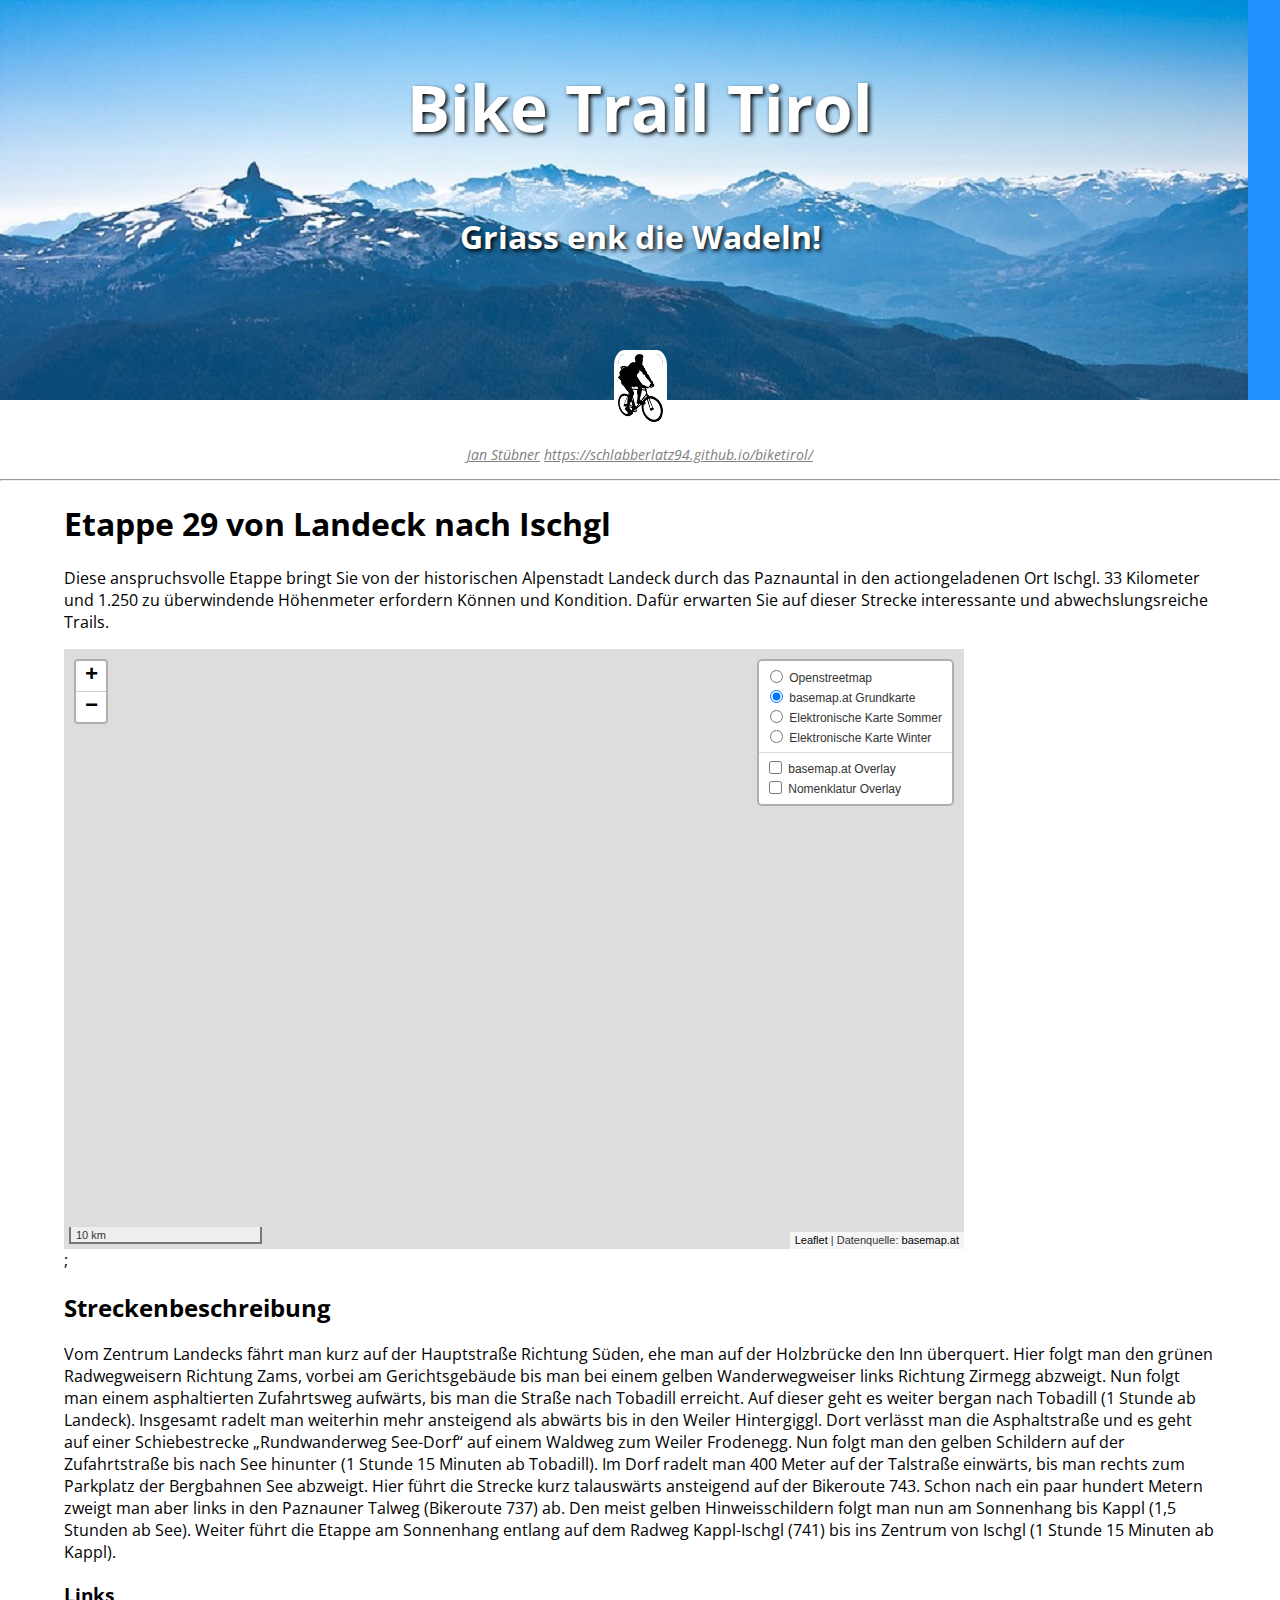
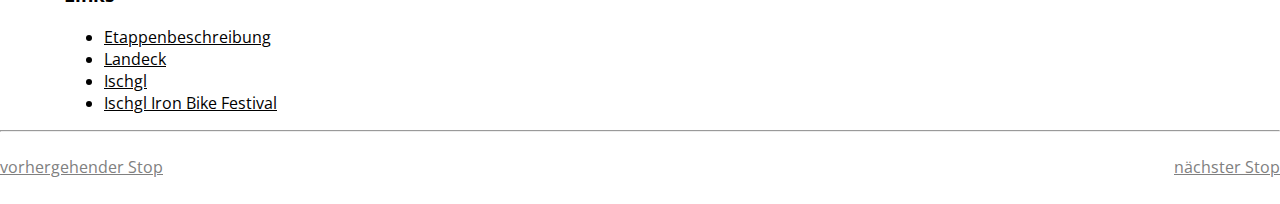
==== biketirol/index.html @ c558e35b "Biketirol" ====
<!DOCTYPE html>
<html lang="de">
<head>
    <meta charset="UTF-8">
    <meta name="viewport" content="width=device-width, initial-scale=1.0">
    <meta http-equiv="X-UA-Compatible" content="ie=edge">
    <title>Bike Trail Tirol - Etappe 29</title>

    <link href="https://fonts.googleapis.com/css?family=Open+Sans" rel="stylesheet">
    
    <link rel="stylesheet" href="../js/leaflet/leaflet.css" />
    <script src="../js/leaflet/leaflet.js"></script>

    <link rel="stylesheet" href="styles.css" />
    <script defer src="biketirol.js"></script>

</head>

<body>
    <div id="header">
        <h2 class="white">Bike Trail Tirol</h2>
        <h3 class="white">Griass enk die Wadeln!</h3>
    </div>

    <div class="author">
        <img src="images/user.png" alt="Ihr Reiseleiter" />
        <p class="gray">
            <a href="mailto:jan.stuebner@student.uibk.ac.at">Jan Stübner</a> 
            <a href="https://schlabberlatz94.github.io/biketirol/index.html">https://schlabberlatz94.github.io/biketirol/</a>
        </p>
    </div>

    <hr />

    
    <div class="article">
        <h1>Etappe 29 von Landeck nach Ischgl</h1>

        <p>Diese anspruchsvolle Etappe bringt Sie von der historischen Alpenstadt Landeck durch das Paznauntal in den actiongeladenen Ort Ischgl. 33 Kilometer und 1.250 zu überwindende Höhenmeter erfordern Können und Kondition. Dafür erwarten Sie auf dieser Strecke interessante und abwechslungsreiche Trails.</p>
 
        <div id="mapdiv" style="width:900px; height:600px;"></div>;

        <h2>Streckenbeschreibung</h2>
        <p>Vom Zentrum Landecks fährt man kurz auf der Hauptstraße Richtung Süden, ehe man auf der Holzbrücke den Inn überquert. Hier folgt man den grünen Radwegweisern Richtung Zams, vorbei am Gerichtsgebäude bis man bei einem gelben Wanderwegweiser links Richtung Zirmegg abzweigt. Nun folgt man einem asphaltierten Zufahrtsweg aufwärts, bis man die Straße nach Tobadill erreicht. Auf dieser geht es weiter bergan nach Tobadill (1 Stunde ab Landeck). Insgesamt radelt man weiterhin mehr ansteigend als abwärts bis in den Weiler Hintergiggl. Dort verlässt man die Asphaltstraße und es geht auf einer Schiebestrecke „Rundwanderweg See-Dorf“ auf einem Waldweg zum Weiler Frodenegg. Nun folgt man den gelben Schildern auf der Zufahrtstraße bis nach See hinunter (1 Stunde 15 Minuten ab Tobadill). Im Dorf radelt man 400 Meter auf der Talstraße einwärts, bis man rechts zum Parkplatz der Bergbahnen See abzweigt. Hier führt die Strecke kurz talauswärts ansteigend auf der Bikeroute 743. Schon nach ein paar hundert Metern zweigt man aber links in den Paznauner Talweg (Bikeroute 737) ab. Den meist gelben Hinweisschildern folgt man nun am Sonnenhang bis Kappl (1,5 Stunden ab See). Weiter führt die Etappe am Sonnenhang entlang auf dem Radweg Kappl-Ischgl (741) bis ins Zentrum von Ischgl (1 Stunde 15 Minuten ab Kappl).</p>

        <h3>Links</h3>
        <ul>
            <li> <a href="https://www.tirol.at/reisefuehrer/sport/radfahren/biketouren/a-bike-trail-tirol-landeck-ischgl">Etappenbeschreibung</a></li>
            <li> <a href="https://www.tirol.at/orte/a-landeck">Landeck</a></li>
			<li> <a href="https://www.tirol.at/orte/a-ischgl">Ischgl</a></li>
			<li> <a href="https://www.tirol.at/reisefuehrer/veranstaltungen/events/e-ischgl-ironbike">Ischgl Iron Bike Festival</a></li>
        </ul>
    </div>

    <hr />
	

    <div id="footer" class="gray">
        <a class="back" href="../28/index.html">
            <i class="fas fa-arrow-alt-circle-left"></i> vorhergehender Stop</a>
        <a class="next" href="../30/index.html">nächster Stop
            <i class="fas fa-arrow-alt-circle-right"></i>
        </a>
    </div>

</body>
</html>
---- js/leaflet/leaflet.css ----
/* required styles */

.leaflet-pane,
.leaflet-tile,
.leaflet-marker-icon,
.leaflet-marker-shadow,
.leaflet-tile-container,
.leaflet-pane > svg,
.leaflet-pane > canvas,
.leaflet-zoom-box,
.leaflet-image-layer,
.leaflet-layer {
	position: absolute;
	left: 0;
	top: 0;
	}
.leaflet-container {
	overflow: hidden;
	}
.leaflet-tile,
.leaflet-marker-icon,
.leaflet-marker-shadow {
	-webkit-user-select: none;
	   -moz-user-select: none;
	        user-select: none;
	  -webkit-user-drag: none;
	}
/* Safari renders non-retina tile on retina better with this, but Chrome is worse */
.leaflet-safari .leaflet-tile {
	image-rendering: -webkit-optimize-contrast;
	}
/* hack that prevents hw layers "stretching" when loading new tiles */
.leaflet-safari .leaflet-tile-container {
	width: 1600px;
	height: 1600px;
	-webkit-transform-origin: 0 0;
	}
.leaflet-marker-icon,
.leaflet-marker-shadow {
	display: block;
	}
/* .leaflet-container svg: reset svg max-width decleration shipped in Joomla! (joomla.org) 3.x */
/* .leaflet-container img: map is broken in FF if you have max-width: 100% on tiles */
.leaflet-container .leaflet-overlay-pane svg,
.leaflet-container .leaflet-marker-pane img,
.leaflet-container .leaflet-shadow-pane img,
.leaflet-container .leaflet-tile-pane img,
.leaflet-container img.leaflet-image-layer {
	max-width: none !important;
	max-height: none !important;
	}

.leaflet-container.leaflet-touch-zoom {
	-ms-touch-action: pan-x pan-y;
	touch-action: pan-x pan-y;
	}
.leaflet-container.leaflet-touch-drag {
	-ms-touch-action: pinch-zoom;
	/* Fallback for FF which doesn't support pinch-zoom */
	touch-action: none;
	touch-action: pinch-zoom;
}
.leaflet-container.leaflet-touch-drag.leaflet-touch-zoom {
	-ms-touch-action: none;
	touch-action: none;
}
.leaflet-container {
	-webkit-tap-highlight-color: transparent;
}
.leaflet-container a {
	-webkit-tap-highlight-color: rgba(51, 181, 229, 0.4);
}
.leaflet-tile {
	filter: inherit;
	visibility: hidden;
	}
.leaflet-tile-loaded {
	visibility: inherit;
	}
.leaflet-zoom-box {
	width: 0;
	height: 0;
	-moz-box-sizing: border-box;
	     box-sizing: border-box;
	z-index: 800;
	}
/* workaround for https://bugzilla.mozilla.org/show_bug.cgi?id=888319 */
.leaflet-overlay-pane svg {
	-moz-user-select: none;
	}

.leaflet-pane         { z-index: 400; }

.leaflet-tile-pane    { z-index: 200; }
.leaflet-overlay-pane { z-index: 400; }
.leaflet-shadow-pane  { z-index: 500; }
.leaflet-marker-pane  { z-index: 600; }
.leaflet-tooltip-pane   { z-index: 650; }
.leaflet-popup-pane   { z-index: 700; }

.leaflet-map-pane canvas { z-index: 100; }
.leaflet-map-pane svg    { z-index: 200; }

.leaflet-vml-shape {
	width: 1px;
	height: 1px;
	}
.lvml {
	behavior: url(#default#VML);
	display: inline-block;
	position: absolute;
	}


/* control positioning */

.leaflet-control {
	position: relative;
	z-index: 800;
	pointer-events: visiblePainted; /* IE 9-10 doesn't have auto */
	pointer-events: auto;
	}
.leaflet-top,
.leaflet-bottom {
	position: absolute;
	z-index: 1000;
	pointer-events: none;
	}
.leaflet-top {
	top: 0;
	}
.leaflet-right {
	right: 0;
	}
.leaflet-bottom {
	bottom: 0;
	}
.leaflet-left {
	left: 0;
	}
.leaflet-control {
	float: left;
	clear: both;
	}
.leaflet-right .leaflet-control {
	float: right;
	}
.leaflet-top .leaflet-control {
	margin-top: 10px;
	}
.leaflet-bottom .leaflet-control {
	margin-bottom: 10px;
	}
.leaflet-left .leaflet-control {
	margin-left: 10px;
	}
.leaflet-right .leaflet-control {
	margin-right: 10px;
	}


/* zoom and fade animations */

.leaflet-fade-anim .leaflet-tile {
	will-change: opacity;
	}
.leaflet-fade-anim .leaflet-popup {
	opacity: 0;
	-webkit-transition: opacity 0.2s linear;
	   -moz-transition: opacity 0.2s linear;
	     -o-transition: opacity 0.2s linear;
	        transition: opacity 0.2s linear;
	}
.leaflet-fade-anim .leaflet-map-pane .leaflet-popup {
	opacity: 1;
	}
.leaflet-zoom-animated {
	-webkit-transform-origin: 0 0;
	    -ms-transform-origin: 0 0;
	        transform-origin: 0 0;
	}
.leaflet-zoom-anim .leaflet-zoom-animated {
	will-change: transform;
	}
.leaflet-zoom-anim .leaflet-zoom-animated {
	-webkit-transition: -webkit-transform 0.25s cubic-bezier(0,0,0.25,1);
	   -moz-transition:    -moz-transform 0.25s cubic-bezier(0,0,0.25,1);
	     -o-transition:      -o-transform 0.25s cubic-bezier(0,0,0.25,1);
	        transition:         transform 0.25s cubic-bezier(0,0,0.25,1);
	}
.leaflet-zoom-anim .leaflet-tile,
.leaflet-pan-anim .leaflet-tile {
	-webkit-transition: none;
	   -moz-transition: none;
	     -o-transition: none;
	        transition: none;
	}

.leaflet-zoom-anim .leaflet-zoom-hide {
	visibility: hidden;
	}


/* cursors */

.leaflet-interactive {
	cursor: pointer;
	}
.leaflet-grab {
	cursor: -webkit-grab;
	cursor:    -moz-grab;
	}
.leaflet-crosshair,
.leaflet-crosshair .leaflet-interactive {
	cursor: crosshair;
	}
.leaflet-popup-pane,
.leaflet-control {
	cursor: auto;
	}
.leaflet-dragging .leaflet-grab,
.leaflet-dragging .leaflet-grab .leaflet-interactive,
.leaflet-dragging .leaflet-marker-draggable {
	cursor: move;
	cursor: -webkit-grabbing;
	cursor:    -moz-grabbing;
	}

/* marker & overlays interactivity */
.leaflet-marker-icon,
.leaflet-marker-shadow,
.leaflet-image-layer,
.leaflet-pane > svg path,
.leaflet-tile-container {
	pointer-events: none;
	}

.leaflet-marker-icon.leaflet-interactive,
.leaflet-image-layer.leaflet-interactive,
.leaflet-pane > svg path.leaflet-interactive {
	pointer-events: visiblePainted; /* IE 9-10 doesn't have auto */
	pointer-events: auto;
	}

/* visual tweaks */

.leaflet-container {
	background: #ddd;
	outline: 0;
	}
.leaflet-container a {
	color: #0078A8;
	}
.leaflet-container a.leaflet-active {
	outline: 2px solid orange;
	}
.leaflet-zoom-box {
	border: 2px dotted #38f;
	background: rgba(255,255,255,0.5);
	}


/* general typography */
.leaflet-container {
	font: 12px/1.5 "Helvetica Neue", Arial, Helvetica, sans-serif;
	}


/* general toolbar styles */

.leaflet-bar {
	box-shadow: 0 1px 5px rgba(0,0,0,0.65);
	border-radius: 4px;
	}
.leaflet-bar a,
.leaflet-bar a:hover {
	background-color: #fff;
	border-bottom: 1px solid #ccc;
	width: 26px;
	height: 26px;
	line-height: 26px;
	display: block;
	text-align: center;
	text-decoration: none;
	color: black;
	}
.leaflet-bar a,
.leaflet-control-layers-toggle {
	background-position: 50% 50%;
	background-repeat: no-repeat;
	display: block;
	}
.leaflet-bar a:hover {
	background-color: #f4f4f4;
	}
.leaflet-bar a:first-child {
	border-top-left-radius: 4px;
	border-top-right-radius: 4px;
	}
.leaflet-bar a:last-child {
	border-bottom-left-radius: 4px;
	border-bottom-right-radius: 4px;
	border-bottom: none;
	}
.leaflet-bar a.leaflet-disabled {
	cursor: default;
	background-color: #f4f4f4;
	color: #bbb;
	}

.leaflet-touch .leaflet-bar a {
	width: 30px;
	height: 30px;
	line-height: 30px;
	}
.leaflet-touch .leaflet-bar a:first-child {
	border-top-left-radius: 2px;
	border-top-right-radius: 2px;
	}
.leaflet-touch .leaflet-bar a:last-child {
	border-bottom-left-radius: 2px;
	border-bottom-right-radius: 2px;
	}

/* zoom control */

.leaflet-control-zoom-in,
.leaflet-control-zoom-out {
	font: bold 18px 'Lucida Console', Monaco, monospace;
	text-indent: 1px;
	}

.leaflet-touch .leaflet-control-zoom-in, .leaflet-touch .leaflet-control-zoom-out  {
	font-size: 22px;
	}


/* layers control */

.leaflet-control-layers {
	box-shadow: 0 1px 5px rgba(0,0,0,0.4);
	background: #fff;
	border-radius: 5px;
	}
.leaflet-control-layers-toggle {
	background-image: url(images/layers.png);
	width: 36px;
	height: 36px;
	}
.leaflet-retina .leaflet-control-layers-toggle {
	background-image: url(images/layers-2x.png);
	background-size: 26px 26px;
	}
.leaflet-touch .leaflet-control-layers-toggle {
	width: 44px;
	height: 44px;
	}
.leaflet-control-layers .leaflet-control-layers-list,
.leaflet-control-layers-expanded .leaflet-control-layers-toggle {
	display: none;
	}
.leaflet-control-layers-expanded .leaflet-control-layers-list {
	display: block;
	position: relative;
	}
.leaflet-control-layers-expanded {
	padding: 6px 10px 6px 6px;
	color: #333;
	background: #fff;
	}
.leaflet-control-layers-scrollbar {
	overflow-y: scroll;
	overflow-x: hidden;
	padding-right: 5px;
	}
.leaflet-control-layers-selector {
	margin-top: 2px;
	position: relative;
	top: 1px;
	}
.leaflet-control-layers label {
	display: block;
	}
.leaflet-control-layers-separator {
	height: 0;
	border-top: 1px solid #ddd;
	margin: 5px -10px 5px -6px;
	}

/* Default icon URLs */
.leaflet-default-icon-path {
	background-image: url(images/marker-icon.png);
	}


/* attribution and scale controls */

.leaflet-container .leaflet-control-attribution {
	background: #fff;
	background: rgba(255, 255, 255, 0.7);
	margin: 0;
	}
.leaflet-control-attribution,
.leaflet-control-scale-line {
	padding: 0 5px;
	color: #333;
	}
.leaflet-control-attribution a {
	text-decoration: none;
	}
.leaflet-control-attribution a:hover {
	text-decoration: underline;
	}
.leaflet-container .leaflet-control-attribution,
.leaflet-container .leaflet-control-scale {
	font-size: 11px;
	}
.leaflet-left .leaflet-control-scale {
	margin-left: 5px;
	}
.leaflet-bottom .leaflet-control-scale {
	margin-bottom: 5px;
	}
.leaflet-control-scale-line {
	border: 2px solid #777;
	border-top: none;
	line-height: 1.1;
	padding: 2px 5px 1px;
	font-size: 11px;
	white-space: nowrap;
	overflow: hidden;
	-moz-box-sizing: border-box;
	     box-sizing: border-box;

	background: #fff;
	background: rgba(255, 255, 255, 0.5);
	}
.leaflet-control-scale-line:not(:first-child) {
	border-top: 2px solid #777;
	border-bottom: none;
	margin-top: -2px;
	}
.leaflet-control-scale-line:not(:first-child):not(:last-child) {
	border-bottom: 2px solid #777;
	}

.leaflet-touch .leaflet-control-attribution,
.leaflet-touch .leaflet-control-layers,
.leaflet-touch .leaflet-bar {
	box-shadow: none;
	}
.leaflet-touch .leaflet-control-layers,
.leaflet-touch .leaflet-bar {
	border: 2px solid rgba(0,0,0,0.2);
	background-clip: padding-box;
	}


/* popup */

.leaflet-popup {
	position: absolute;
	text-align: center;
	margin-bottom: 20px;
	}
.leaflet-popup-content-wrapper {
	padding: 1px;
	text-align: left;
	border-radius: 12px;
	}
.leaflet-popup-content {
	margin: 13px 19px;
	line-height: 1.4;
	}
.leaflet-popup-content p {
	margin: 18px 0;
	}
.leaflet-popup-tip-container {
	width: 40px;
	height: 20px;
	position: absolute;
	left: 50%;
	margin-left: -20px;
	overflow: hidden;
	pointer-events: none;
	}
.leaflet-popup-tip {
	width: 17px;
	height: 17px;
	padding: 1px;

	margin: -10px auto 0;

	-webkit-transform: rotate(45deg);
	   -moz-transform: rotate(45deg);
	    -ms-transform: rotate(45deg);
	     -o-transform: rotate(45deg);
	        transform: rotate(45deg);
	}
.leaflet-popup-content-wrapper,
.leaflet-popup-tip {
	background: white;
	color: #333;
	box-shadow: 0 3px 14px rgba(0,0,0,0.4);
	}
.leaflet-container a.leaflet-popup-close-button {
	position: absolute;
	top: 0;
	right: 0;
	padding: 4px 4px 0 0;
	border: none;
	text-align: center;
	width: 18px;
	height: 14px;
	font: 16px/14px Tahoma, Verdana, sans-serif;
	color: #c3c3c3;
	text-decoration: none;
	font-weight: bold;
	background: transparent;
	}
.leaflet-container a.leaflet-popup-close-button:hover {
	color: #999;
	}
.leaflet-popup-scrolled {
	overflow: auto;
	border-bottom: 1px solid #ddd;
	border-top: 1px solid #ddd;
	}

.leaflet-oldie .leaflet-popup-content-wrapper {
	zoom: 1;
	}
.leaflet-oldie .leaflet-popup-tip {
	width: 24px;
	margin: 0 auto;

	-ms-filter: "progid:DXImageTransform.Microsoft.Matrix(M11=0.70710678, M12=0.70710678, M21=-0.70710678, M22=0.70710678)";
	filter: progid:DXImageTransform.Microsoft.Matrix(M11=0.70710678, M12=0.70710678, M21=-0.70710678, M22=0.70710678);
	}
.leaflet-oldie .leaflet-popup-tip-container {
	margin-top: -1px;
	}

.leaflet-oldie .leaflet-control-zoom,
.leaflet-oldie .leaflet-control-layers,
.leaflet-oldie .leaflet-popup-content-wrapper,
.leaflet-oldie .leaflet-popup-tip {
	border: 1px solid #999;
	}


/* div icon */

.leaflet-div-icon {
	background: #fff;
	border: 1px solid #666;
	}


/* Tooltip */
/* Base styles for the element that has a tooltip */
.leaflet-tooltip {
	position: absolute;
	padding: 6px;
	background-color: #fff;
	border: 1px solid #fff;
	border-radius: 3px;
	color: #222;
	white-space: nowrap;
	-webkit-user-select: none;
	-moz-user-select: none;
	-ms-user-select: none;
	user-select: none;
	pointer-events: none;
	box-shadow: 0 1px 3px rgba(0,0,0,0.4);
	}
.leaflet-tooltip.leaflet-clickable {
	cursor: pointer;
	pointer-events: auto;
	}
.leaflet-tooltip-top:before,
.leaflet-tooltip-bottom:before,
.leaflet-tooltip-left:before,
.leaflet-tooltip-right:before {
	position: absolute;
	pointer-events: none;
	border: 6px solid transparent;
	background: transparent;
	content: "";
	}

/* Directions */

.leaflet-tooltip-bottom {
	margin-top: 6px;
}
.leaflet-tooltip-top {
	margin-top: -6px;
}
.leaflet-tooltip-bottom:before,
.leaflet-tooltip-top:before {
	left: 50%;
	margin-left: -6px;
	}
.leaflet-tooltip-top:before {
	bottom: 0;
	margin-bottom: -12px;
	border-top-color: #fff;
	}
.leaflet-tooltip-bottom:before {
	top: 0;
	margin-top: -12px;
	margin-left: -6px;
	border-bottom-color: #fff;
	}
.leaflet-tooltip-left {
	margin-left: -6px;
}
.leaflet-tooltip-right {
	margin-left: 6px;
}
.leaflet-tooltip-left:before,
.leaflet-tooltip-right:before {
	top: 50%;
	margin-top: -6px;
	}
.leaflet-tooltip-left:before {
	right: 0;
	margin-right: -12px;
	border-left-color: #fff;
	}
.leaflet-tooltip-right:before {
	left: 0;
	margin-left: -12px;
	border-right-color: #fff;
	}
---- biketirol/styles.css ----
/*
*
* CSS styles for the Bike Trail Tirol project
*
*/

body {
    max-width: 1280px;
    margin: auto;
    font-family: "Open Sans"; /* Source: https://fonts.google.com/specimen/Open+Sans */
}

#header {
    text-align: center;
    background-color: dodgerblue;
    background-image: url('images/header.jpg');
    background-repeat: no-repeat;
    height: 400px;

}
#header h2 {
    font-size: 4em;
    padding: 1em 0;
    margin: 0;
    text-shadow: 2px 2px 4px #000000;
}
#header h3 {
    font-size: 2em;
    margin: 0;        
    text-shadow: 2px 2px 4px #000000;
}

.author {
    text-align: center;
}
.author img {
    border: 4px solid white;
    margin-top: -50px;
    border-radius: 20%;
}
.author p {
    font-size: 0.9em;
    font-style: italic;
}

.article {
    width: 90%;
    margin: auto;
}

#map {
    width: 100%;
    height: 760px;
    border: 1px solid gray;
}

#footer {
    width: 100%;
    padding: 1em 0 3em 0;
}
#footer .back {
    float: left;
}
#footer .next {
    float: right;
}

a:link, a:visited {
    color: black;
}
.gray, .gray a:link, .gray a:visited {
    color: gray;
}
.white, .white a:link, .white a:visited {
    color: white;
}
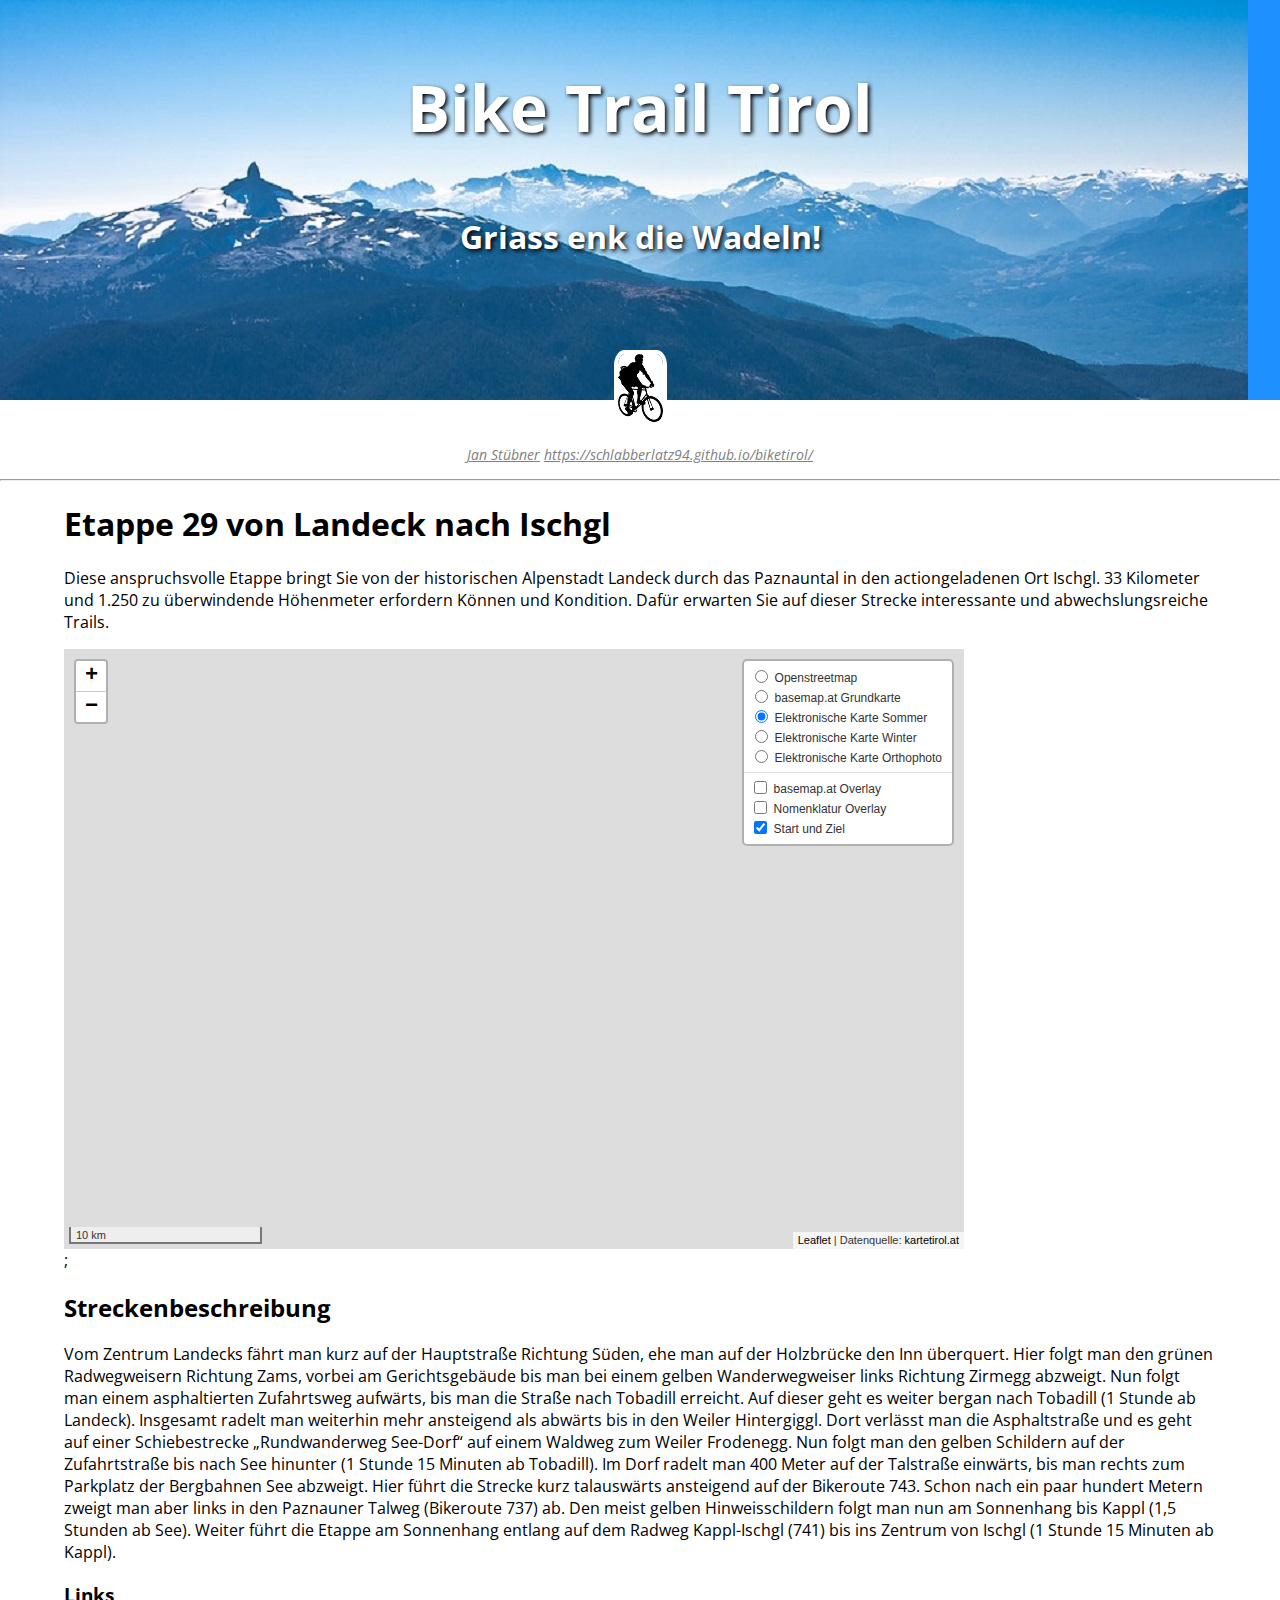
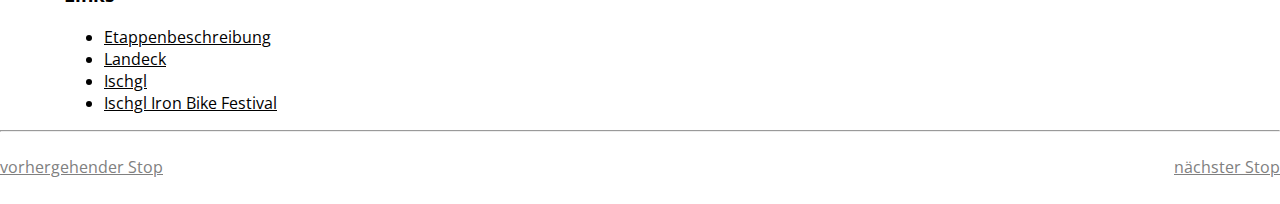
==== commit 53b43e23: "Landeck - Ischgl" ====
--- a/biketirol/index.html
+++ b/biketirol/index.html
@@ -13,6 +13,7 @@
 
     <link rel="stylesheet" href="styles.css" />
     <script defer src="biketirol.js"></script>
+	<script src="data/etappe29.geojson.js"></script>
 
 </head>
 
@@ -38,7 +39,7 @@
 
         <p>Diese anspruchsvolle Etappe bringt Sie von der historischen Alpenstadt Landeck durch das Paznauntal in den actiongeladenen Ort Ischgl. 33 Kilometer und 1.250 zu überwindende Höhenmeter erfordern Können und Kondition. Dafür erwarten Sie auf dieser Strecke interessante und abwechslungsreiche Trails.</p>
  
-        <div id="mapdiv" style="width:900px; height:600px;"></div>;
+        <div id="mapdiv" style="width:900px; height:600px"></div>;
 
         <h2>Streckenbeschreibung</h2>
         <p>Vom Zentrum Landecks fährt man kurz auf der Hauptstraße Richtung Süden, ehe man auf der Holzbrücke den Inn überquert. Hier folgt man den grünen Radwegweisern Richtung Zams, vorbei am Gerichtsgebäude bis man bei einem gelben Wanderwegweiser links Richtung Zirmegg abzweigt. Nun folgt man einem asphaltierten Zufahrtsweg aufwärts, bis man die Straße nach Tobadill erreicht. Auf dieser geht es weiter bergan nach Tobadill (1 Stunde ab Landeck). Insgesamt radelt man weiterhin mehr ansteigend als abwärts bis in den Weiler Hintergiggl. Dort verlässt man die Asphaltstraße und es geht auf einer Schiebestrecke „Rundwanderweg See-Dorf“ auf einem Waldweg zum Weiler Frodenegg. Nun folgt man den gelben Schildern auf der Zufahrtstraße bis nach See hinunter (1 Stunde 15 Minuten ab Tobadill). Im Dorf radelt man 400 Meter auf der Talstraße einwärts, bis man rechts zum Parkplatz der Bergbahnen See abzweigt. Hier führt die Strecke kurz talauswärts ansteigend auf der Bikeroute 743. Schon nach ein paar hundert Metern zweigt man aber links in den Paznauner Talweg (Bikeroute 737) ab. Den meist gelben Hinweisschildern folgt man nun am Sonnenhang bis Kappl (1,5 Stunden ab See). Weiter führt die Etappe am Sonnenhang entlang auf dem Radweg Kappl-Ischgl (741) bis ins Zentrum von Ischgl (1 Stunde 15 Minuten ab Kappl).</p>
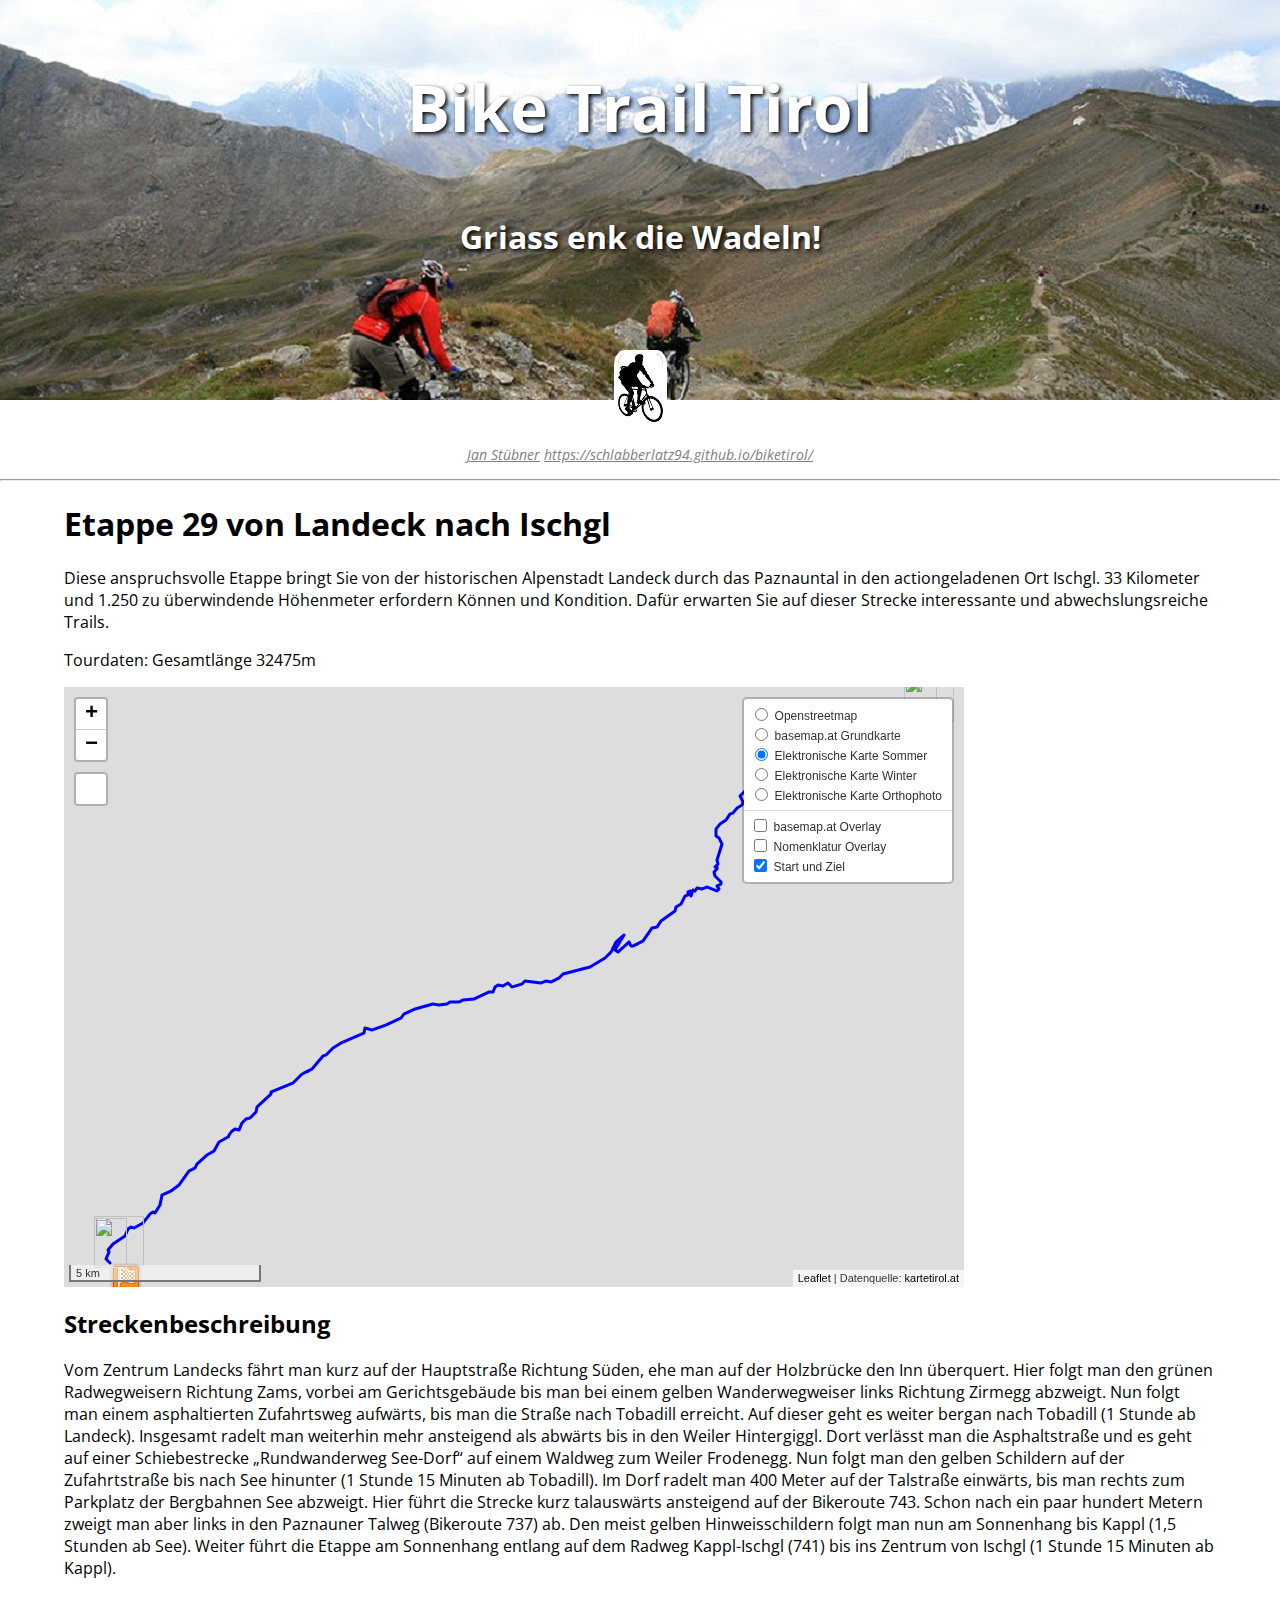
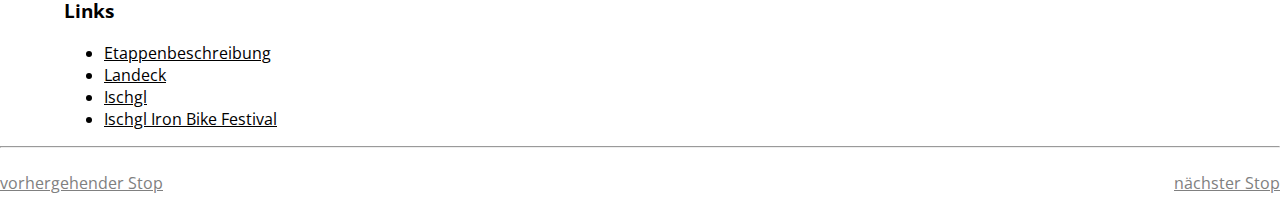
==== commit dccb180b: "16_5" ====
--- a/biketirol/index.html
+++ b/biketirol/index.html
@@ -12,8 +12,14 @@
     <script src="../js/leaflet/leaflet.js"></script>
 
     <link rel="stylesheet" href="styles.css" />
+    
+     <!--<script src="data/etappe29.geojson.js"></script>-->
+
+    <link rel="stylesheet" href="../js/leaflet.fullscreen/leaflet.fullscreen.css" />
+    <script src="../js/leaflet.fullscreen/Leaflet.fullscreen.js"></script>
+
+    <script src="../js/leaflet.gpx/gpx.js"></script>
     <script defer src="biketirol.js"></script>
-	<script src="data/etappe29.geojson.js"></script>
 
 </head>
 
@@ -39,7 +45,9 @@
 
         <p>Diese anspruchsvolle Etappe bringt Sie von der historischen Alpenstadt Landeck durch das Paznauntal in den actiongeladenen Ort Ischgl. 33 Kilometer und 1.250 zu überwindende Höhenmeter erfordern Können und Kondition. Dafür erwarten Sie auf dieser Strecke interessante und abwechslungsreiche Trails.</p>
  
-        <div id="mapdiv" style="width:900px; height:600px"></div>;
+        <p>Tourdaten: Gesamtlänge <span id="laenge"></span>m</p>
+
+        <div id="mapdiv" style="width:900px; height:600px"></div>
 
         <h2>Streckenbeschreibung</h2>
         <p>Vom Zentrum Landecks fährt man kurz auf der Hauptstraße Richtung Süden, ehe man auf der Holzbrücke den Inn überquert. Hier folgt man den grünen Radwegweisern Richtung Zams, vorbei am Gerichtsgebäude bis man bei einem gelben Wanderwegweiser links Richtung Zirmegg abzweigt. Nun folgt man einem asphaltierten Zufahrtsweg aufwärts, bis man die Straße nach Tobadill erreicht. Auf dieser geht es weiter bergan nach Tobadill (1 Stunde ab Landeck). Insgesamt radelt man weiterhin mehr ansteigend als abwärts bis in den Weiler Hintergiggl. Dort verlässt man die Asphaltstraße und es geht auf einer Schiebestrecke „Rundwanderweg See-Dorf“ auf einem Waldweg zum Weiler Frodenegg. Nun folgt man den gelben Schildern auf der Zufahrtstraße bis nach See hinunter (1 Stunde 15 Minuten ab Tobadill). Im Dorf radelt man 400 Meter auf der Talstraße einwärts, bis man rechts zum Parkplatz der Bergbahnen See abzweigt. Hier führt die Strecke kurz talauswärts ansteigend auf der Bikeroute 743. Schon nach ein paar hundert Metern zweigt man aber links in den Paznauner Talweg (Bikeroute 737) ab. Den meist gelben Hinweisschildern folgt man nun am Sonnenhang bis Kappl (1,5 Stunden ab See). Weiter führt die Etappe am Sonnenhang entlang auf dem Radweg Kappl-Ischgl (741) bis ins Zentrum von Ischgl (1 Stunde 15 Minuten ab Kappl).</p>
--- a/js/leaflet.fullscreen/leaflet.fullscreen.css
+++ b/js/leaflet.fullscreen/leaflet.fullscreen.css
@@ -0,0 +1,40 @@
+.leaflet-control-fullscreen a {
+  background:#fff url(fullscreen.png) no-repeat 0 0;
+  background-size:26px 52px;
+  }
+  .leaflet-touch .leaflet-control-fullscreen a {
+    background-position: 2px 2px;
+    }
+  .leaflet-fullscreen-on .leaflet-control-fullscreen a {
+    background-position:0 -26px;
+    }
+  .leaflet-touch.leaflet-fullscreen-on .leaflet-control-fullscreen a {
+    background-position: 2px -24px;
+    }
+
+/* Do not combine these two rules; IE will break. */
+.leaflet-container:-webkit-full-screen {
+  width:100%!important;
+  height:100%!important;
+  }
+.leaflet-container.leaflet-fullscreen-on {
+  width:100%!important;
+  height:100%!important;
+  }
+
+.leaflet-pseudo-fullscreen {
+  position:fixed!important;
+  width:100%!important;
+  height:100%!important;
+  top:0!important;
+  left:0!important;
+  z-index:99999;
+  }
+
+@media
+  (-webkit-min-device-pixel-ratio:2),
+  (min-resolution:192dpi) {
+    .leaflet-control-fullscreen a {
+      background-image:url(fullscreen@2x.png);
+    }
+  }
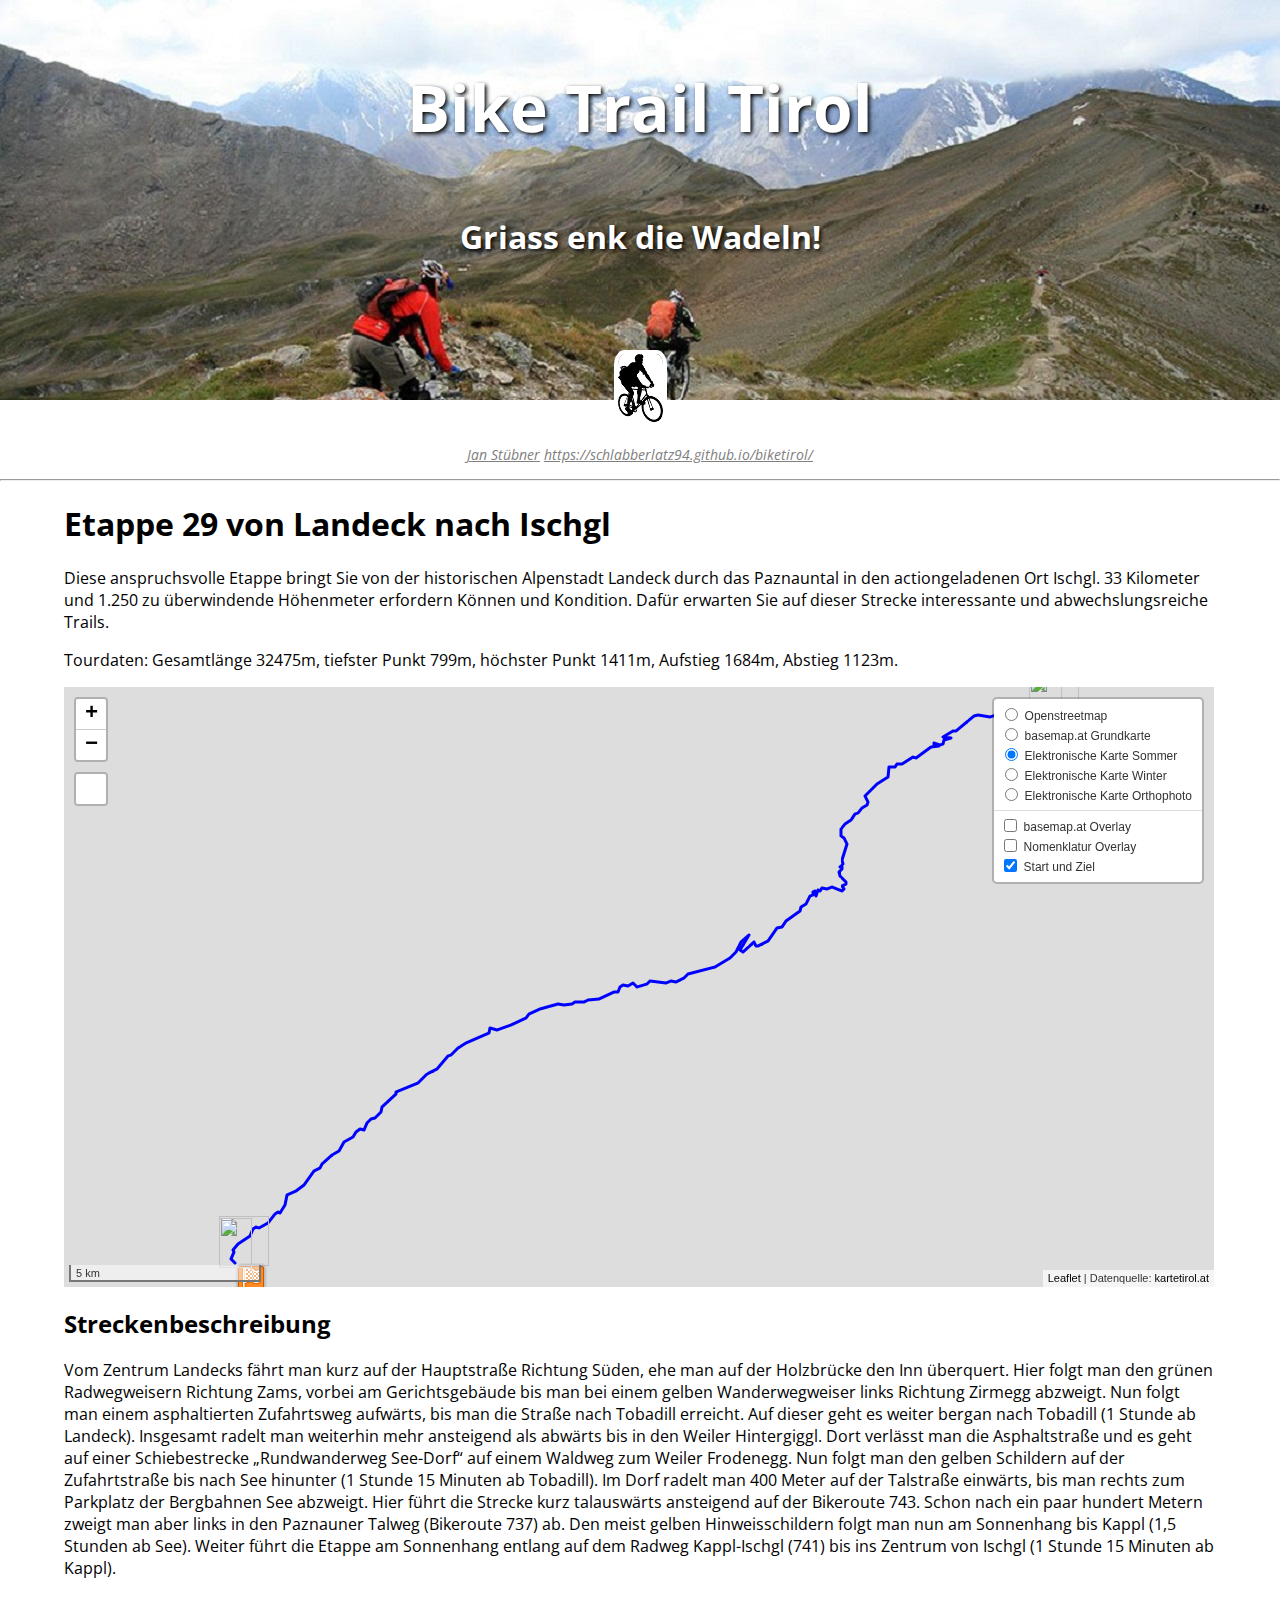
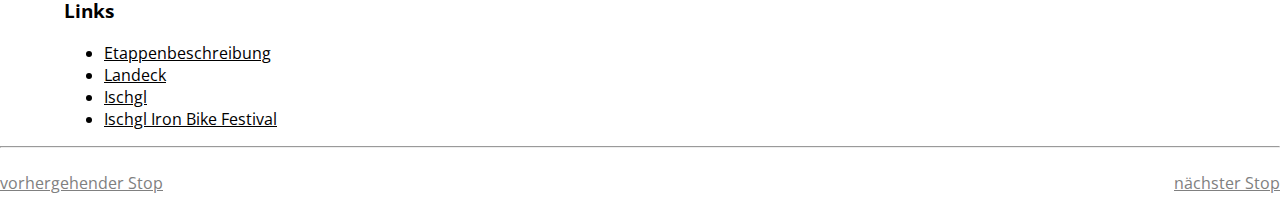
==== commit 60183f2b: "Fullscreen und Stops" ====
--- a/biketirol/index.html
+++ b/biketirol/index.html
@@ -45,9 +45,15 @@
 
         <p>Diese anspruchsvolle Etappe bringt Sie von der historischen Alpenstadt Landeck durch das Paznauntal in den actiongeladenen Ort Ischgl. 33 Kilometer und 1.250 zu überwindende Höhenmeter erfordern Können und Kondition. Dafür erwarten Sie auf dieser Strecke interessante und abwechslungsreiche Trails.</p>
  
-        <p>Tourdaten: Gesamtlänge <span id="laenge"></span>m</p>
+        <p>Tourdaten: Gesamtlänge <span id="laenge"></span>m, 
+        tiefster Punkt <span id="tiefster Punkt"></span>m,
+        höchster Punkt <span id="höchster Punkt"></span>m,
+        Aufstieg <span id="Aufstieg"></span>m,
+        Abstieg <span id="Abstieg"></span>m.
+        </p>
 
-        <div id="mapdiv" style="width:900px; height:600px"></div>
+
+        <div id="mapdiv" style="width:1150px; height:600px"></div>
 
         <h2>Streckenbeschreibung</h2>
         <p>Vom Zentrum Landecks fährt man kurz auf der Hauptstraße Richtung Süden, ehe man auf der Holzbrücke den Inn überquert. Hier folgt man den grünen Radwegweisern Richtung Zams, vorbei am Gerichtsgebäude bis man bei einem gelben Wanderwegweiser links Richtung Zirmegg abzweigt. Nun folgt man einem asphaltierten Zufahrtsweg aufwärts, bis man die Straße nach Tobadill erreicht. Auf dieser geht es weiter bergan nach Tobadill (1 Stunde ab Landeck). Insgesamt radelt man weiterhin mehr ansteigend als abwärts bis in den Weiler Hintergiggl. Dort verlässt man die Asphaltstraße und es geht auf einer Schiebestrecke „Rundwanderweg See-Dorf“ auf einem Waldweg zum Weiler Frodenegg. Nun folgt man den gelben Schildern auf der Zufahrtstraße bis nach See hinunter (1 Stunde 15 Minuten ab Tobadill). Im Dorf radelt man 400 Meter auf der Talstraße einwärts, bis man rechts zum Parkplatz der Bergbahnen See abzweigt. Hier führt die Strecke kurz talauswärts ansteigend auf der Bikeroute 743. Schon nach ein paar hundert Metern zweigt man aber links in den Paznauner Talweg (Bikeroute 737) ab. Den meist gelben Hinweisschildern folgt man nun am Sonnenhang bis Kappl (1,5 Stunden ab See). Weiter führt die Etappe am Sonnenhang entlang auf dem Radweg Kappl-Ischgl (741) bis ins Zentrum von Ischgl (1 Stunde 15 Minuten ab Kappl).</p>
@@ -65,9 +71,9 @@
 	
 
     <div id="footer" class="gray">
-        <a class="back" href="../28/index.html">
+        <a class="back" href="https://mikecstewart.github.io/biketirol/index.html">
             <i class="fas fa-arrow-alt-circle-left"></i> vorhergehender Stop</a>
-        <a class="next" href="../30/index.html">nächster Stop
+        <a class="next" href="https://suttor.github.io/biketirol/index.html">nächster Stop
             <i class="fas fa-arrow-alt-circle-right"></i>
         </a>
     </div>
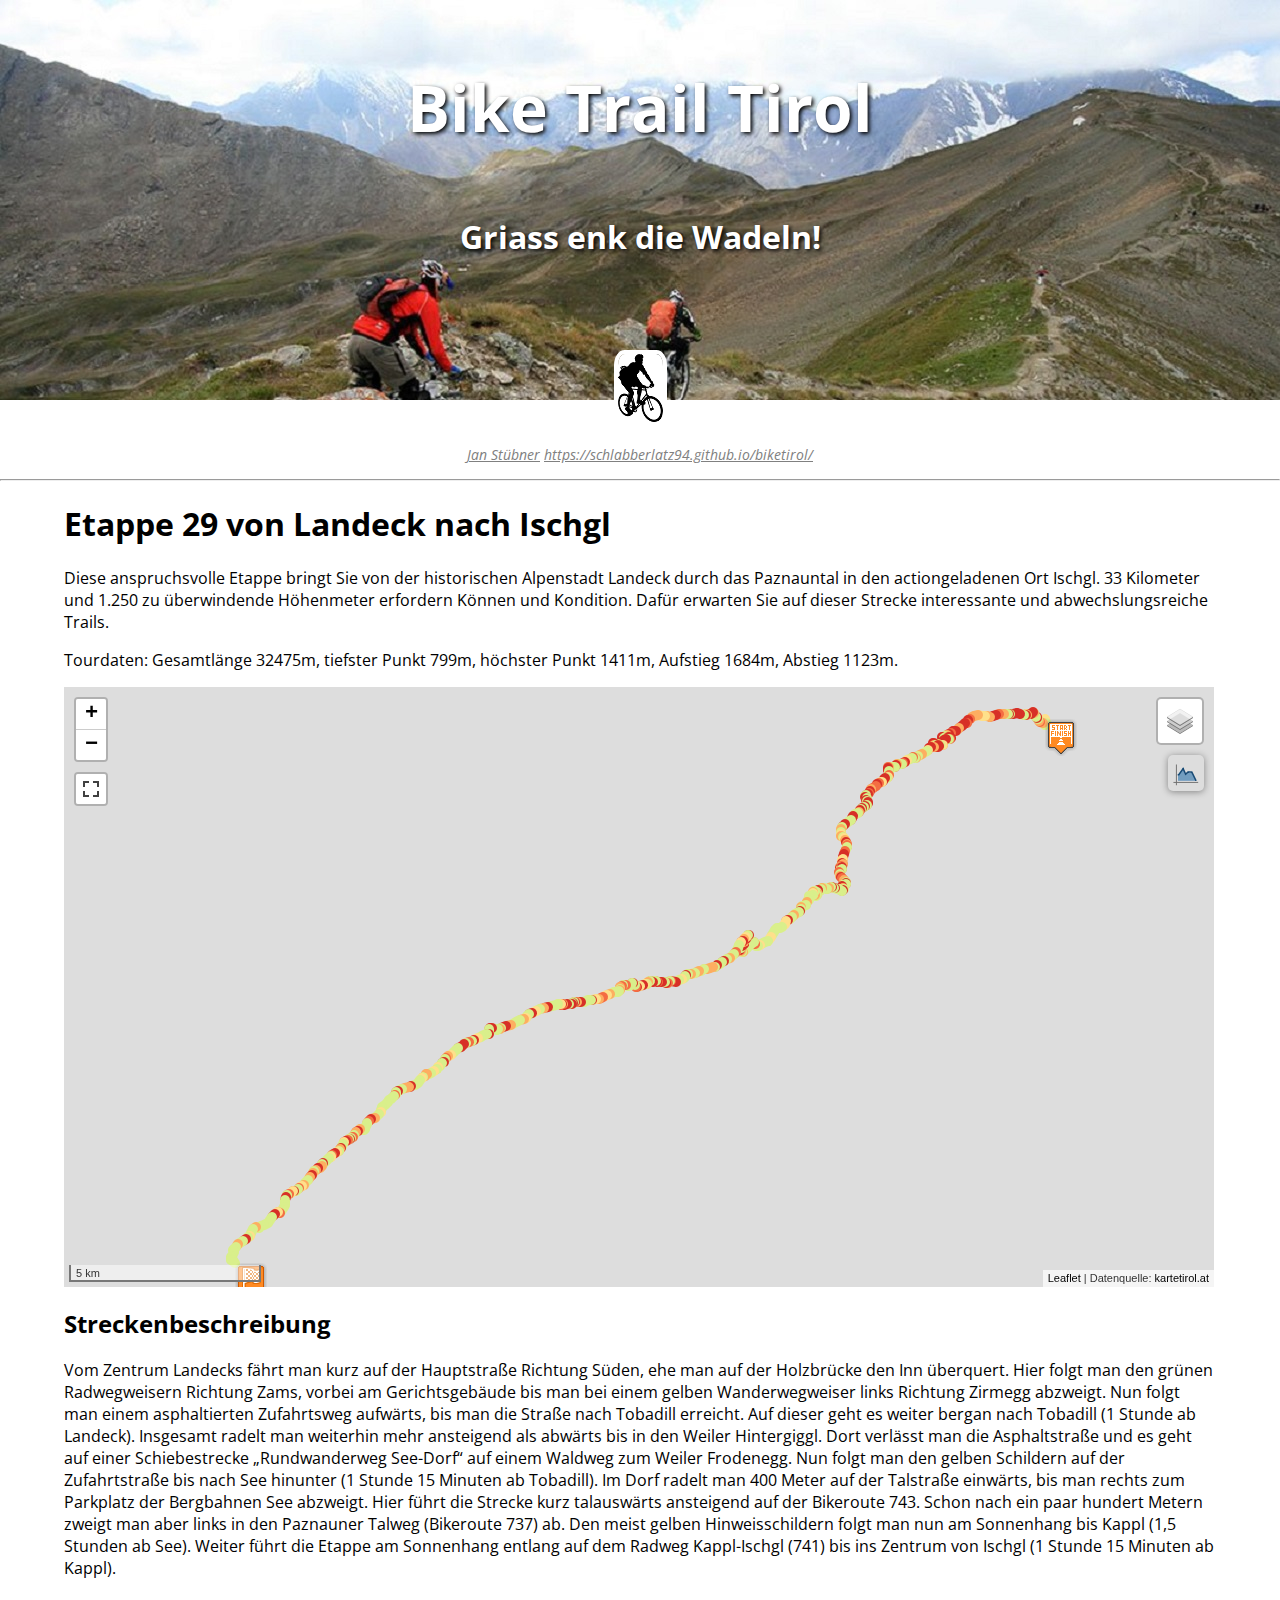
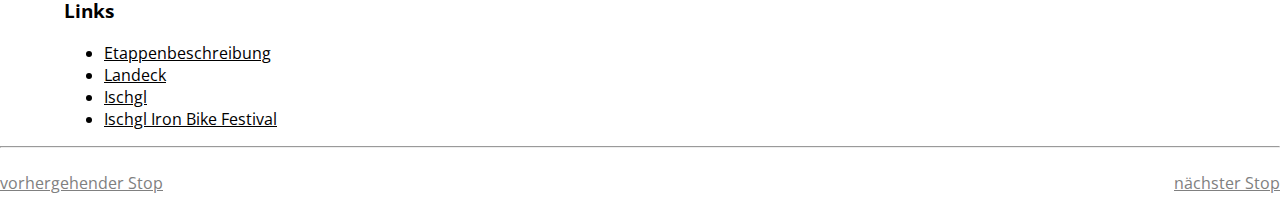
==== commit 9884a2b8: "23_05" ====
--- a/biketirol/index.html
+++ b/biketirol/index.html
@@ -18,7 +18,16 @@
     <link rel="stylesheet" href="../js/leaflet.fullscreen/leaflet.fullscreen.css" />
     <script src="../js/leaflet.fullscreen/Leaflet.fullscreen.js"></script>
 
+
     <script src="../js/leaflet.gpx/gpx.js"></script>
+
+    <script src="../js/d3/d3.v3.min.js" charset="utf-8"></script>
+
+    <link rel="stylesheet" href="../js/leaflet.elevation/leaflet.elevation-0.0.4.css" />
+    <script src="../js/leaflet.elevation/leaflet.elevation-0.0.4.min.js"></script>
+    
+    <script type="text/javascript" src="../js/leaflet.gpx/gpx.js"></script>
+
     <script defer src="biketirol.js"></script>
 
 </head>
@@ -55,6 +64,8 @@
 
         <div id="mapdiv" style="width:1150px; height:600px"></div>
 
+        
+
         <h2>Streckenbeschreibung</h2>
         <p>Vom Zentrum Landecks fährt man kurz auf der Hauptstraße Richtung Süden, ehe man auf der Holzbrücke den Inn überquert. Hier folgt man den grünen Radwegweisern Richtung Zams, vorbei am Gerichtsgebäude bis man bei einem gelben Wanderwegweiser links Richtung Zirmegg abzweigt. Nun folgt man einem asphaltierten Zufahrtsweg aufwärts, bis man die Straße nach Tobadill erreicht. Auf dieser geht es weiter bergan nach Tobadill (1 Stunde ab Landeck). Insgesamt radelt man weiterhin mehr ansteigend als abwärts bis in den Weiler Hintergiggl. Dort verlässt man die Asphaltstraße und es geht auf einer Schiebestrecke „Rundwanderweg See-Dorf“ auf einem Waldweg zum Weiler Frodenegg. Nun folgt man den gelben Schildern auf der Zufahrtstraße bis nach See hinunter (1 Stunde 15 Minuten ab Tobadill). Im Dorf radelt man 400 Meter auf der Talstraße einwärts, bis man rechts zum Parkplatz der Bergbahnen See abzweigt. Hier führt die Strecke kurz talauswärts ansteigend auf der Bikeroute 743. Schon nach ein paar hundert Metern zweigt man aber links in den Paznauner Talweg (Bikeroute 737) ab. Den meist gelben Hinweisschildern folgt man nun am Sonnenhang bis Kappl (1,5 Stunden ab See). Weiter führt die Etappe am Sonnenhang entlang auf dem Radweg Kappl-Ischgl (741) bis ins Zentrum von Ischgl (1 Stunde 15 Minuten ab Kappl).</p>
 
--- a/js/leaflet.elevation/leaflet.elevation-0.0.4.css
+++ b/js/leaflet.elevation/leaflet.elevation-0.0.4.css
@@ -0,0 +1 @@
+.lime-theme.leaflet-control.elevation .background{background-color:rgba(156,194,34,.2);-webkit-border-radius:5px;-moz-border-radius:5px;-ms-border-radius:5px;-o-border-radius:5px;border-radius:5px}.lime-theme.leaflet-control.elevation .axis line,.lime-theme.leaflet-control.elevation .axis path{fill:none;stroke:#566b13;stroke-width:2}.lime-theme.leaflet-control.elevation .mouse-drag{fill:rgba(99,126,11,.4)}.lime-theme.leaflet-control.elevation .elevation-toggle{cursor:pointer;box-shadow:0 1px 7px rgba(0,0,0,.4);-webkit-border-radius:5px;border-radius:5px;width:36px;height:36px;background-color:#f8f8f9}.lime-theme.leaflet-control.elevation .elevation-toggle-icon{background:url(images/elevation-lime.png) no-repeat center center}.lime-theme.leaflet-control.elevation .area{fill:#9cc222}.lime-theme.leaflet-control.elevation .mouse-focus-line{pointer-events:none;stroke-width:1;stroke:#101404}.lime-theme.leaflet-control.elevation-collapsed .background{display:none}.lime-theme.leaflet-control.elevation-collapsed .elevation-toggle{display:block}.lime-theme.height-focus{stroke:#9cc222;fill:#9cc222}.lime-theme.height-focus.line{pointer-events:none;stroke-width:2}.steelblue-theme.leaflet-control.elevation .background{background-color:rgba(70,130,180,.2);-webkit-border-radius:5px;-moz-border-radius:5px;-ms-border-radius:5px;-o-border-radius:5px;border-radius:5px}.steelblue-theme.leaflet-control.elevation .axis line,.steelblue-theme.leaflet-control.elevation .axis path{fill:none;stroke:#0d1821;stroke-width:2}.steelblue-theme.leaflet-control.elevation .mouse-drag{fill:rgba(23,74,117,.4)}.steelblue-theme.leaflet-control.elevation .elevation-toggle{cursor:pointer;box-shadow:0 1px 7px rgba(0,0,0,.4);-webkit-border-radius:5px;border-radius:5px;width:36px;height:36px;background-color:#f8f8f9}.steelblue-theme.leaflet-control.elevation .elevation-toggle-icon{background:url(images/elevation-steelblue.png) no-repeat center center}.steelblue-theme.leaflet-control.elevation .area{fill:#4682b4}.steelblue-theme.leaflet-control.elevation .mouse-focus-line{pointer-events:none;stroke-width:1;stroke:#0d1821}.steelblue-theme.leaflet-control.elevation-collapsed .background{display:none}.steelblue-theme.leaflet-control.elevation-collapsed .elevation-toggle{display:block}.steelblue-theme.height-focus{stroke:#4682b4;fill:#4682b4}.steelblue-theme.height-focus.line{pointer-events:none;stroke-width:2}.purple-theme.leaflet-control.elevation .background{background-color:rgba(115,44,123,.2);-webkit-border-radius:5px;-moz-border-radius:5px;-ms-border-radius:5px;-o-border-radius:5px;border-radius:5px}.purple-theme.leaflet-control.elevation .axis line,.purple-theme.leaflet-control.elevation .axis path{fill:none;stroke:#2d1130;stroke-width:2}.purple-theme.leaflet-control.elevation .mouse-drag{fill:rgba(74,14,80,.4)}.purple-theme.leaflet-control.elevation .elevation-toggle{cursor:pointer;box-shadow:0 1px 7px rgba(0,0,0,.4);-webkit-border-radius:5px;border-radius:5px;width:36px;height:36px;background-color:#f8f8f9}.purple-theme.leaflet-control.elevation .elevation-toggle-icon{background:url(images/elevation-purple.png) no-repeat center center}.purple-theme.leaflet-control.elevation .area{fill:#732c7b}.purple-theme.leaflet-control.elevation .mouse-focus-line{pointer-events:none;stroke-width:1;stroke:#000}.purple-theme.leaflet-control.elevation-collapsed .background{display:none}.purple-theme.leaflet-control.elevation-collapsed .elevation-toggle{display:block}.purple-theme.height-focus{stroke:#732c7b;fill:#732c7b}.purple-theme.height-focus.line{pointer-events:none;stroke-width:2}